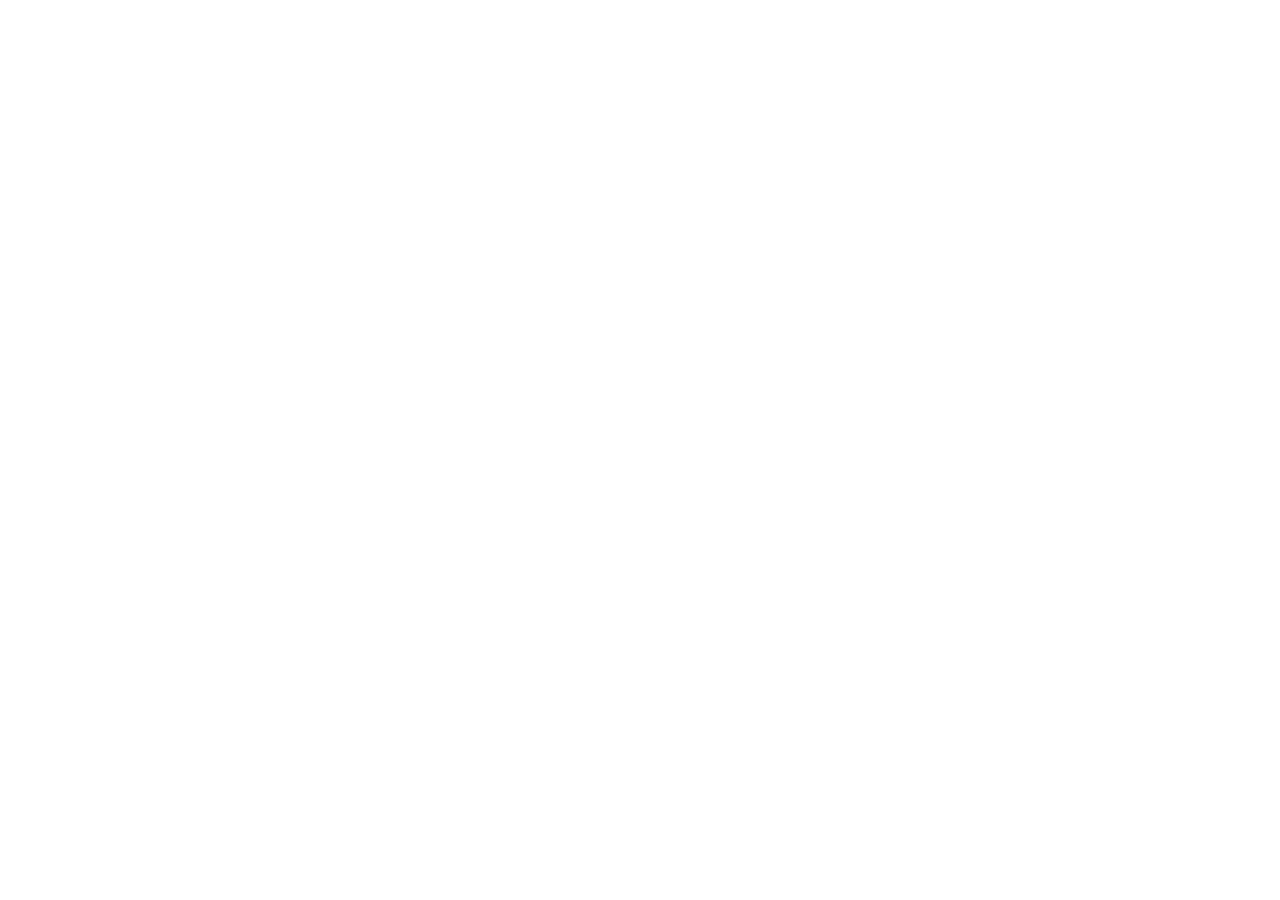
==== index.html @ 2a2dc9bd "Create index.html" ====
<!doctype html><html lang="fr"><head><meta charset="utf-8"><meta name="viewport" content="width=device-width,initial-scale=1,viewport-fit=cover"><meta name="theme-color" content="#087443"><meta name="description" content="JOKKOO – Plateforme de collecte et d'analyse d'enquêtes de terrain"><link rel="manifest" href="manifest.json">
   <link rel="icon" href="data:,"><link rel="apple-touch-icon" href="assets/icon-192.png">
   <link rel="icon" type="image/png" href="assets/icon-192.png"><title>JOKKOO — Diagnostic</title><link rel="stylesheet" Ahref="style.css"></head><body>
<div id="auth" class="auth-root" hidden></div><div class="nav-overlay"></div>
<div class="app-shell" id="appShell" hidden>
<aside class="sidebar" id="sidebar"><div class="brand"><img class="brand-mark" id="brandImg" src="assets/icon-192.png" alt="" onerror="this.style.display='none'"><div><b>JOKKOO</b><span>DIAGNOSTIC</span></div></div><nav></nav>
<div class="sidebar-foot"><div class="user-chip" id="userChip"></div><span id="netDot"></span><span id="netText">Connexion</span></div><button class="logout" id="logoutBtn">⏻ Déconnexion</button></aside>
<main class="main"><header class="topbar"><button class="hamb" id="hamb" aria-label="Menu">☰</button><div><div class="eyebrow">PROGRAMME JOKKOO</div><h1 id="pageTitle">Tableau de bord</h1></div>
<div class="top-actions"><span class="sync" id="syncStatus">● Local</span><button class="icon-btn bell" onclick="nav('notifications')" aria-label="Notifications">🔔<b id="bellBadge" hidden></b></button><button class="icon-btn" id="newTop" aria-label="Nouvelle enquête">＋</button></div></header><section id="content"></section></main></div>
<div class="modal" id="modal"></div><div class="toast" id="toast"></div><input id="photoInput" type="file" accept="image/*" capture="environment" hidden>
<script src="https://cdn.jsdelivr.net/npm/@supabase/supabase-js@2.45.4/dist/umd/supabase.js"></script><script src="config.js"></script><script src="branding.js"></script><script src="data.js"></script><script src="core.js"></script><script src="app.js"></script><script src="rapport.js"></script><script src="admin.js"></script><script src="auth.js"></script></body></html>
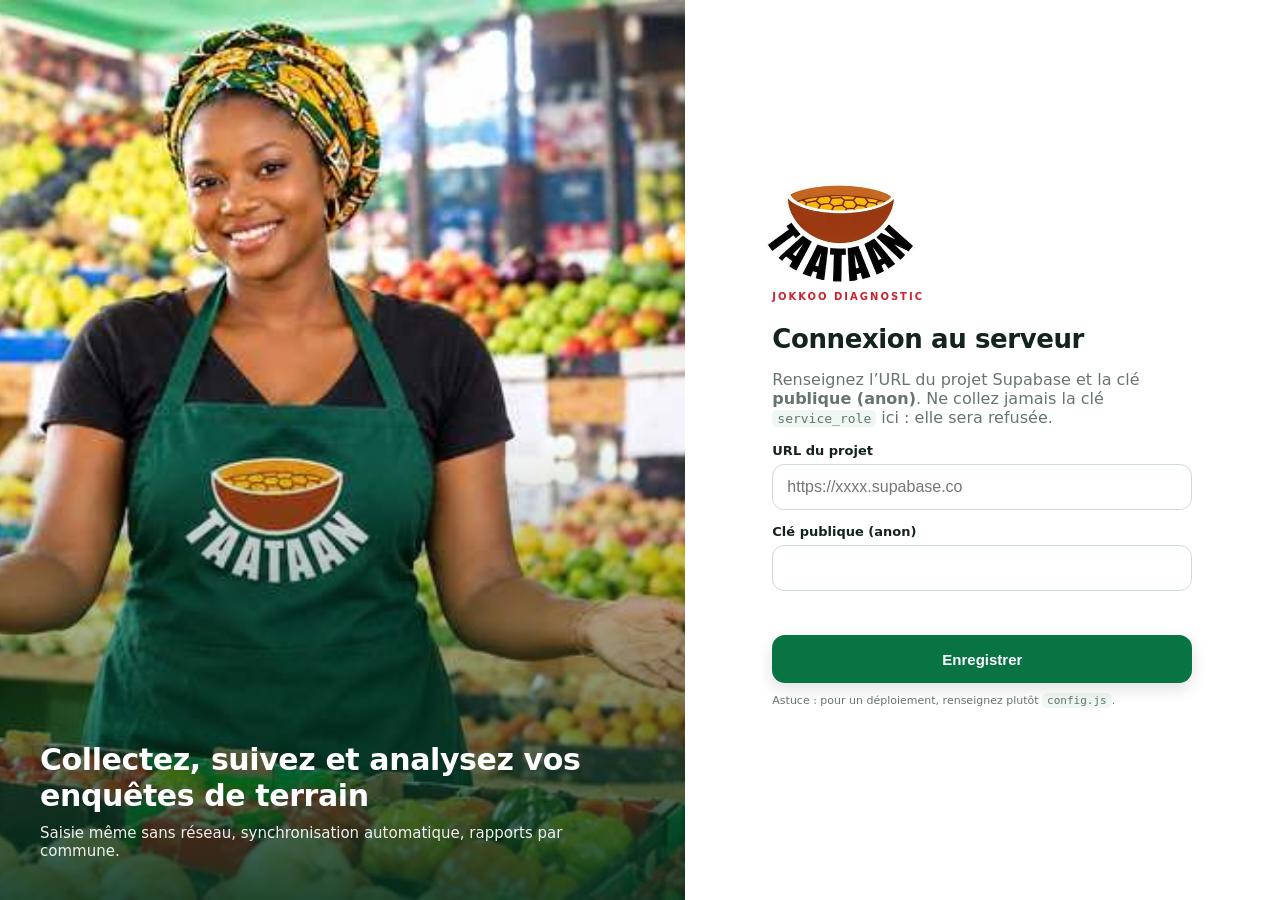
==== commit 423c66c4: "Restore GitHub Pages entry point for JOKKOO" ====
--- a/index.html
+++ b/index.html
@@ -1,12 +1,16 @@
-
-	<!doctype html><html lang="fr"><head><meta charset="utf-8"><meta name="viewport" content="width=device-width,initial-scale=1,viewport-fit=cover"><meta name="theme-color" content="#087443"><meta name="description" content="JOKKOO – Plateforme de collecte et d'analyse d'enquêtes de terrain"><link rel="manifest" href="manifest.json">
-   <link rel="icon" href="data:,"><link rel="apple-touch-icon" href="assets/icon-192.png">
-   <link rel="icon" type="image/png" href="assets/icon-192.png"><title>JOKKOO — Diagnostic</title><link rel="stylesheet" Ahref="style.css"></head><body>
-<div id="auth" class="auth-root" hidden></div><div class="nav-overlay"></div>
-<div class="app-shell" id="appShell" hidden>
-<aside class="sidebar" id="sidebar"><div class="brand"><img class="brand-mark" id="brandImg" src="assets/icon-192.png" alt="" onerror="this.style.display='none'"><div><b>JOKKOO</b><span>DIAGNOSTIC</span></div></div><nav></nav>
-<div class="sidebar-foot"><div class="user-chip" id="userChip"></div><span id="netDot"></span><span id="netText">Connexion</span></div><button class="logout" id="logoutBtn">⏻ Déconnexion</button></aside>
-<main class="main"><header class="topbar"><button class="hamb" id="hamb" aria-label="Menu">☰</button><div><div class="eyebrow">PROGRAMME JOKKOO</div><h1 id="pageTitle">Tableau de bord</h1></div>
-<div class="top-actions"><span class="sync" id="syncStatus">● Local</span><button class="icon-btn bell" onclick="nav('notifications')" aria-label="Notifications">🔔<b id="bellBadge" hidden></b></button><button class="icon-btn" id="newTop" aria-label="Nouvelle enquête">＋</button></div></header><section id="content"></section></main></div>
-<div class="modal" id="modal"></div><div class="toast" id="toast"></div><input id="photoInput" type="file" accept="image/*" capture="environment" hidden>
-<script src="https://cdn.jsdelivr.net/npm/@supabase/supabase-js@2.45.4/dist/umd/supabase.js"></script><script src="config.js"></script><script src="branding.js"></script><script src="data.js"></script><script src="core.js"></script><script src="app.js"></script><script src="rapport.js"></script><script src="admin.js"></script><script src="auth.js"></script></body></html>
+<!doctype html>
+<html lang="fr">
+<head>
+  <meta charset="utf-8">
+  <meta name="viewport" content="width=device-width,initial-scale=1">
+  <meta http-equiv="refresh" content="0; url=docs/index.html">
+  <title>JOKKOO — Diagnostic</title>
+</head>
+<body>
+  <p>Chargement de JOKKOO…</p>
+  <p><a href="docs/index.html">Ouvrir l'application</a></p>
+  <script>
+    window.location.replace('docs/index.html');
+  </script>
+</body>
+</html>
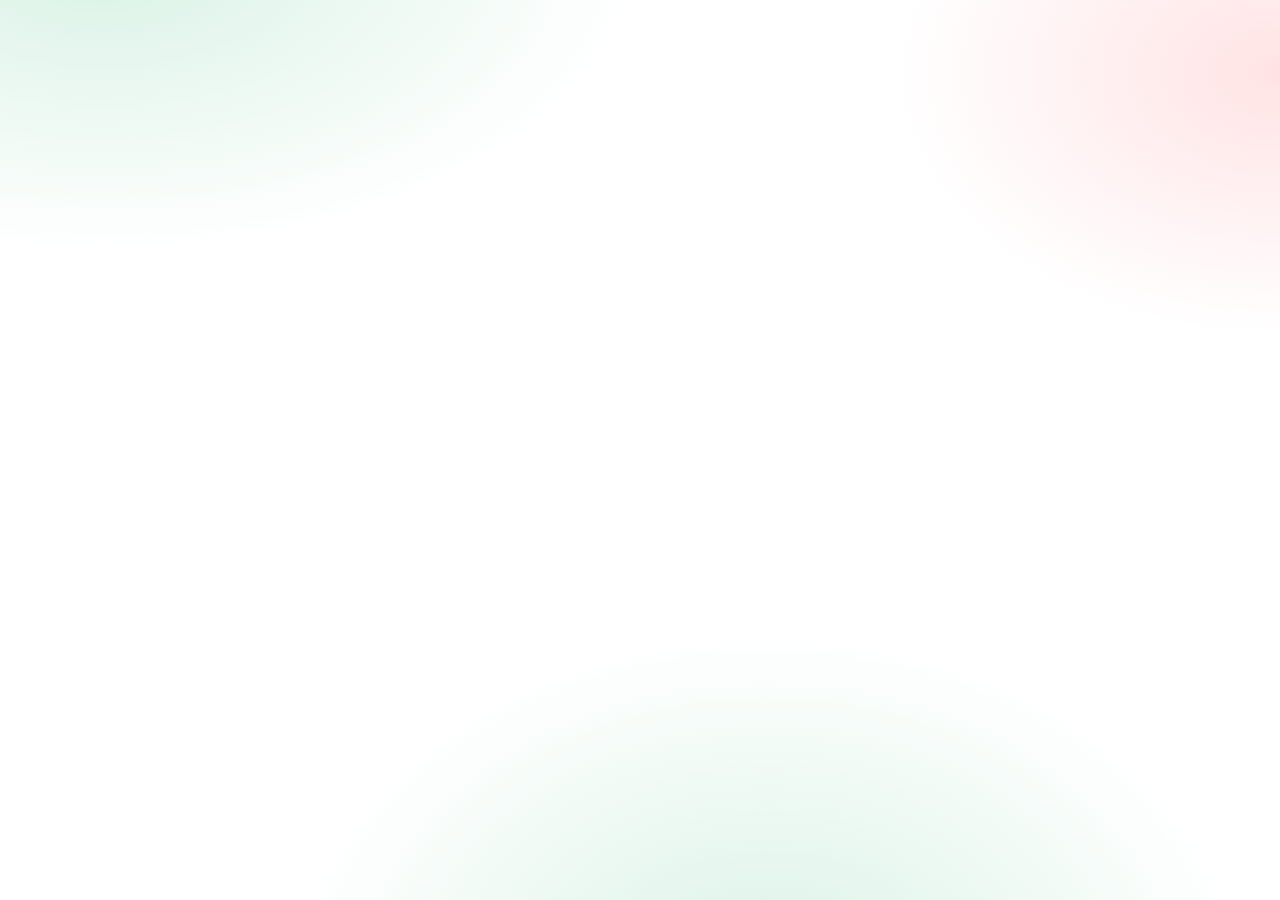
==== commit 19b3288d: "Fix blank screen by clearing stale GitHub Pages cache before loading app" ====
--- a/index.html
+++ b/index.html
@@ -1,16 +1,15 @@
 <!doctype html>
-<html lang="fr">
-<head>
-  <meta charset="utf-8">
-  <meta name="viewport" content="width=device-width,initial-scale=1">
-  <meta http-equiv="refresh" content="0; url=docs/index.html">
-  <title>JOKKOO — Diagnostic</title>
-</head>
-<body>
-  <p>Chargement de JOKKOO…</p>
-  <p><a href="docs/index.html">Ouvrir l'application</a></p>
-  <script>
-    window.location.replace('docs/index.html');
-  </script>
-</body>
-</html>
+<html lang="fr"><head><meta charset="utf-8"><meta name="viewport" content="width=device-width,initial-scale=1">
+<meta name="theme-color" content="#087443"><title>JOKKOO — Diagnostic</title>
+<style>body{margin:0;font-family:system-ui;background:#f3f8f5;color:#14231c;display:grid;place-items:center;min-height:100vh}.box{background:#fff;padding:28px;border-radius:18px;box-shadow:0 10px 34px #0001;text-align:center}a{color:#087443;font-weight:700}</style></head>
+<body><div class="box"><b>JOKKOO</b><p id="msg">Réparation du cache et chargement de l’application…</p><a href="docs/index.html">Ouvrir JOKKOO</a></div>
+<script>
+(async()=>{
+ try{
+  const regs=await navigator.serviceWorker?.getRegistrations?.()||[];
+  for(const r of regs){if((r.scope||'').includes('/FONDS-JOKKO/')) await r.unregister();}
+  if(window.caches){for(const k of await caches.keys()){if(k.toLowerCase().includes('jokkoo')) await caches.delete(k);}}
+ }catch(e){}
+ location.replace('docs/index.html?fresh=20261004');
+})();
+</script></body></html>
